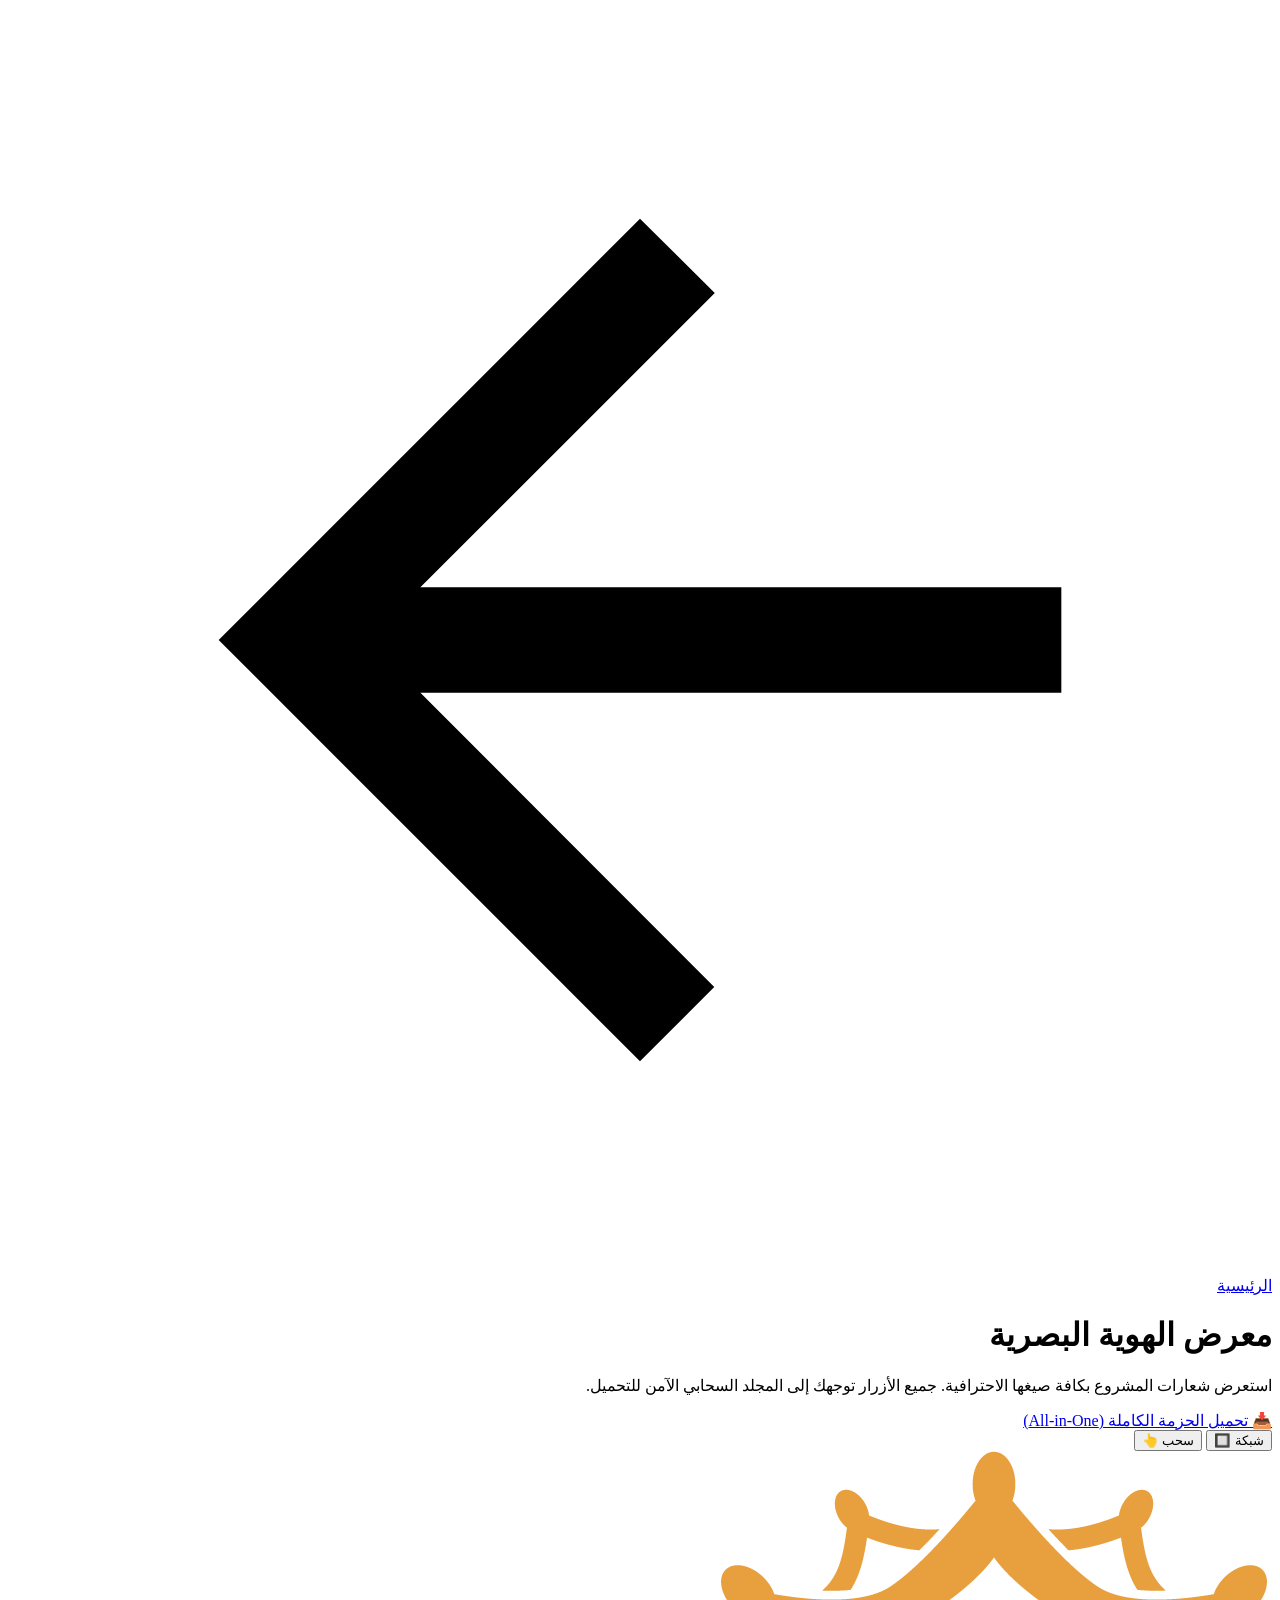
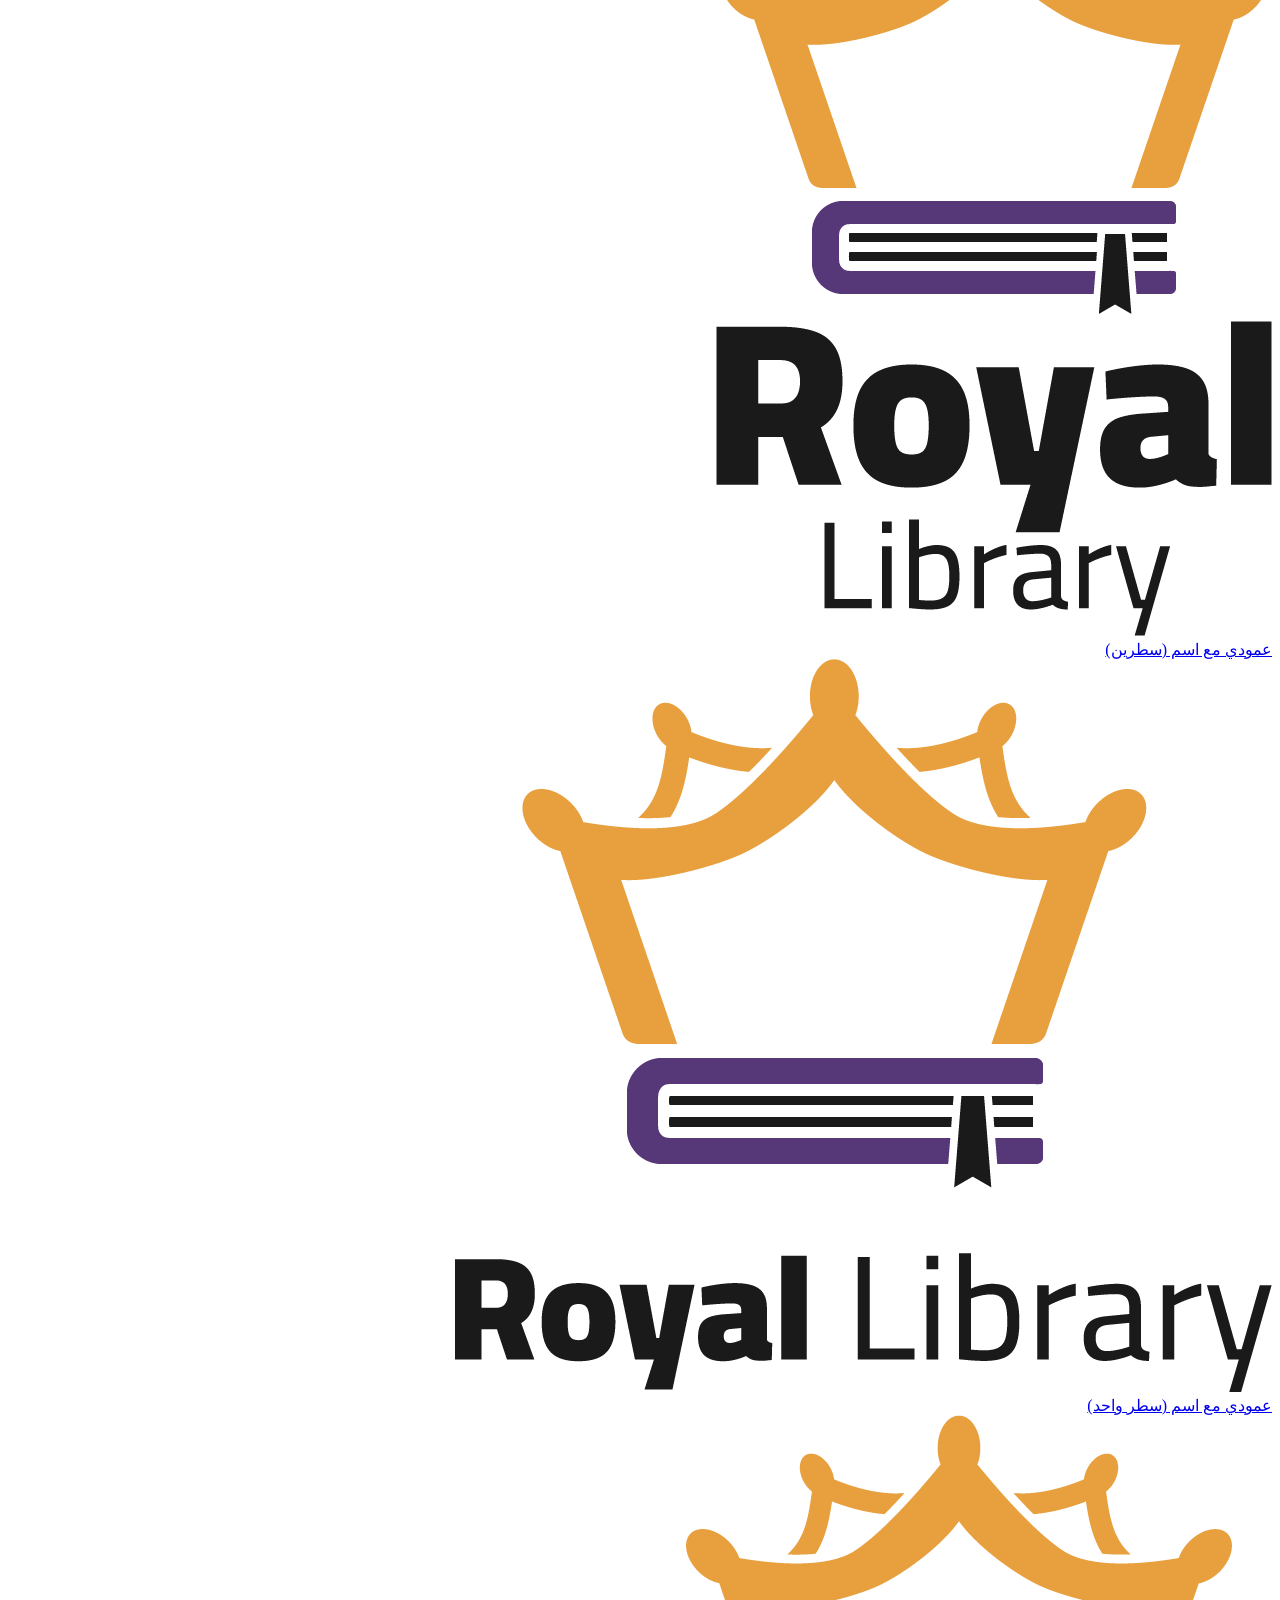
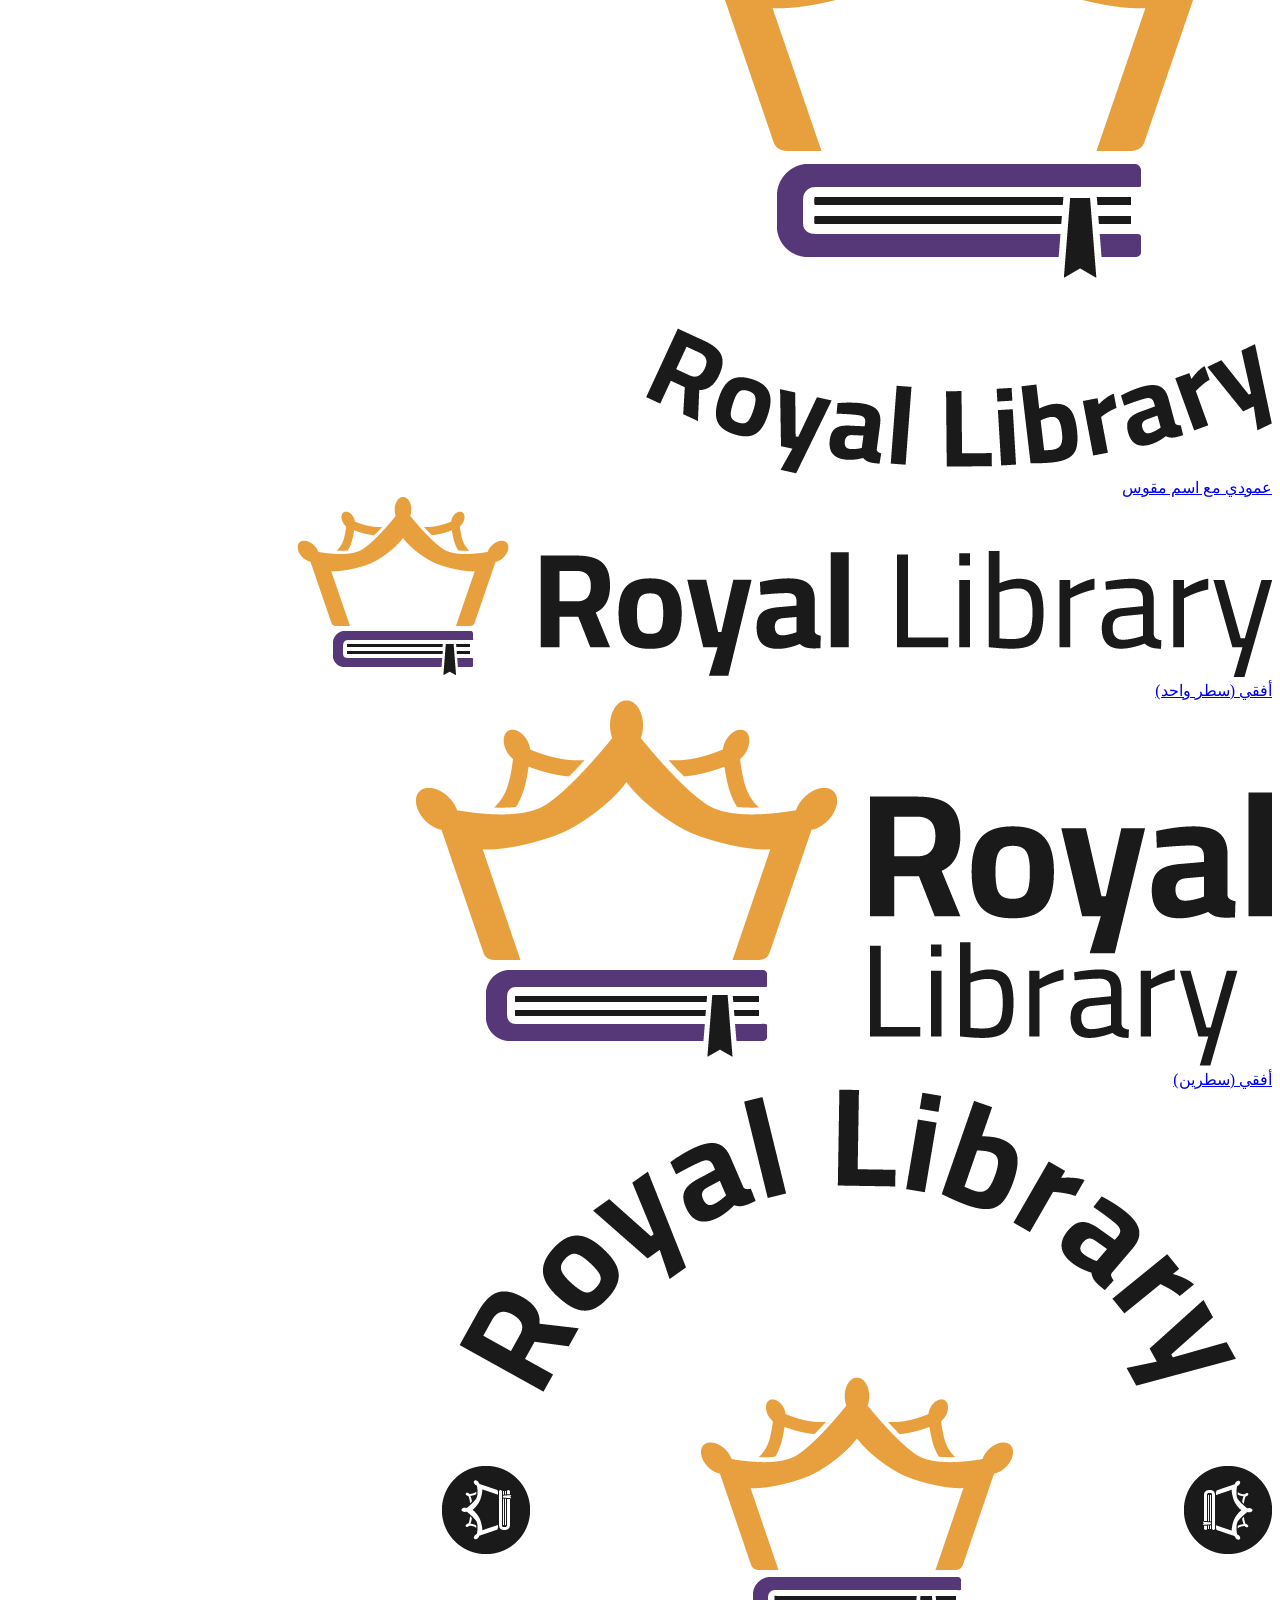
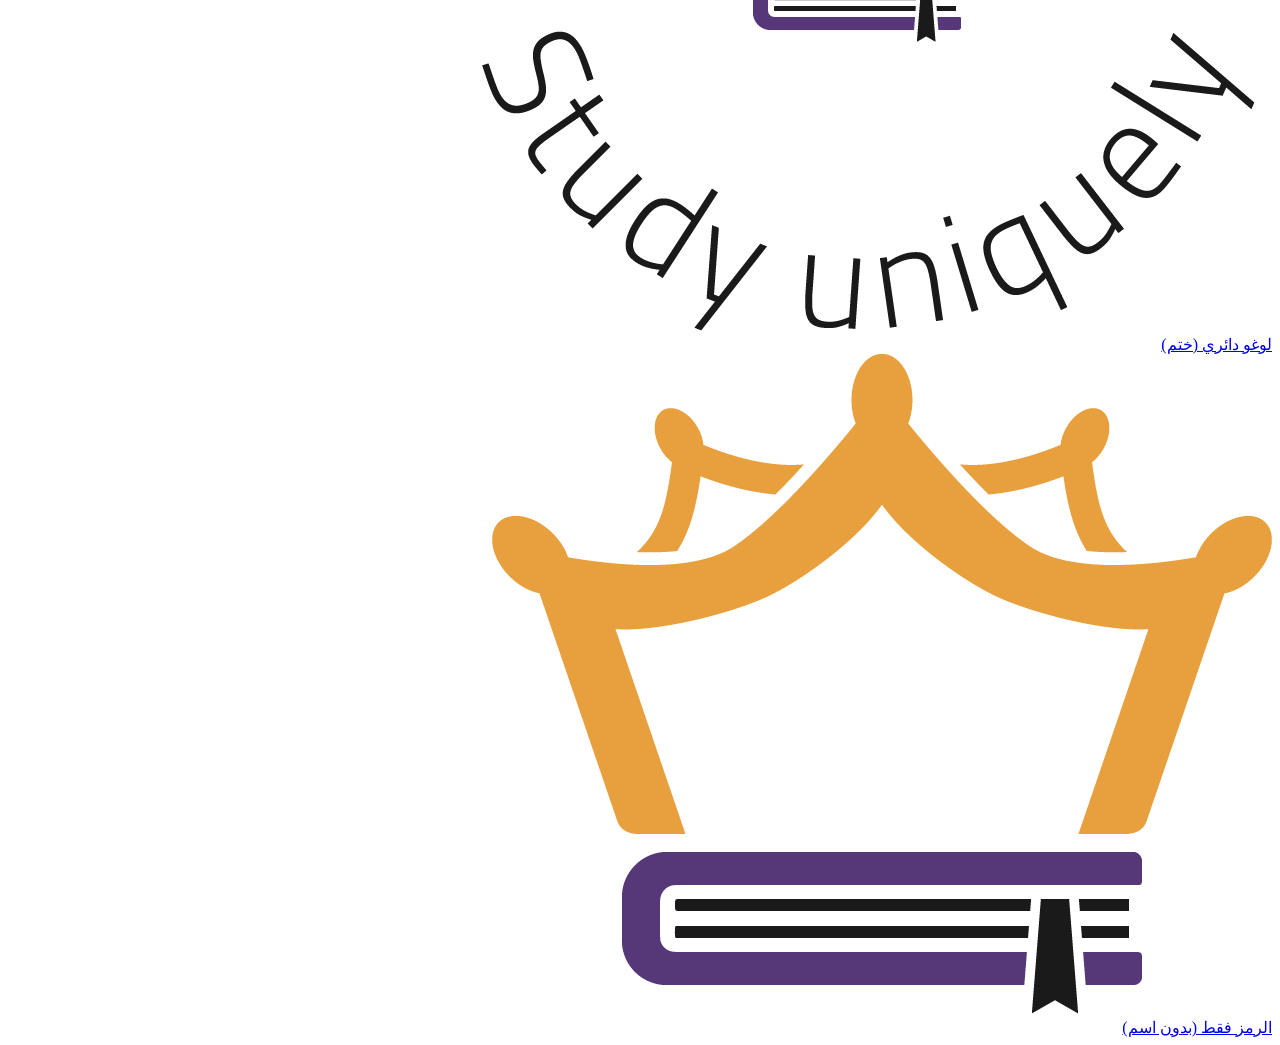
==== owner.html @ 216c0a79 "Add files via upload" ====
﻿<!DOCTYPE html>
<html lang="ar" dir="rtl">
<head>
    <meta charset="UTF-8">
    <meta name="viewport" content="width=device-width, initial-scale=1.0">
    <title>لوحة تحكم المالك</title>
    <link href="https://fonts.googleapis.com/css2?family=Cairo:wght@400;600;700;900&display=swap" rel="stylesheet">
    <link rel="stylesheet" href="style.css">
</head>
<body>
    <div class="dashboard owner-theme">
        
        <a href="index.html" class="top-back-btn">
            <svg viewBox="0 0 24 24">
                <path d="M20 11H7.83l5.59-5.59L12 4l-8 8 8 8 1.41-1.41L7.83 13H20v-2z"></path>
            </svg>
            الرئيسية
        </a>

        <h1>معرض الهوية البصرية</h1>
        <p class="dashboard-msg">استعرض شعارات المشروع بكافة صيغها الاحترافية. جميع الأزرار توجهك إلى المجلد السحابي الآمن للتحميل.</p>
        
        <a href="https://drive.proton.me/urls/YYRXRBAQX0#__fHTqx-NeRs" target="_blank" class="btn btn-golden" style="margin-bottom: 2rem;">📥 تحميل الحزمة الكاملة (All-in-One)</a>

        <div class="view-controls">
            <button class="view-btn" id="btnGrid" onclick="setView('grid')">شبكة 🔲</button>
            <button class="view-btn active" id="btnSwipe" onclick="setView('swipe')">سحب 👆</button>
        </div>

        <div class="logo-container swipe-mode" id="galleryContainer">
            
            <div class="logo-card">
                <div class="logo-img-box">
                    <img src="../images/logo-preview (2).png" alt="عمودي سطرين">
                </div>
                <a href="https://drive.proton.me/urls/99AMR9K4WM#TZuF1lPpvPN8" target="_blank" class="btn btn-purple">عمودي مع اسم (سطرين)</a>
            </div>

            <div class="logo-card">
                <div class="logo-img-box">
                    <img src="../images/logo-preview (3).png" alt="عمودي سطر واحد">
                </div>
                <a href="https://drive.proton.me/urls/91RXM5PB38#WneDZXRsHbFV" target="_blank" class="btn btn-purple">عمودي مع اسم (سطر واحد)</a>
            </div>

            <div class="logo-card">
                <div class="logo-img-box">
                    <img src="../images/logo-preview (6).png" alt="عمودي مقوس">
                </div>
                <a href="https://drive.proton.me/urls/60KF4DCA00#aUmZ9vuspVb2" target="_blank" class="btn btn-purple">عمودي مع اسم مقوس</a>
            </div>

            <div class="logo-card">
                <div class="logo-img-box">
                    <img src="../images/logo-preview (5).png" alt="أفقي سطر واحد">
                </div>
                <a href="https://drive.proton.me/urls/PQMB0D1VDC#L8Q8sknO6bwM" target="_blank" class="btn btn-purple">أفقي (سطر واحد)</a>
            </div>

            <div class="logo-card">
                <div class="logo-img-box">
                    <img src="../images/logo-preview (4).png" alt="أفقي سطرين">
                </div>
                <a href="https://drive.proton.me/urls/0DVDPZ5PKW#UpDnxZw1lUeR" target="_blank" class="btn btn-purple">أفقي (سطرين)</a>
            </div>

            <div class="logo-card">
                <div class="logo-img-box">
                    <img src="../images/logo-preview (7).png" alt="شعار دائري">
                </div>
                <a href="https://drive.proton.me/urls/15PD0VT8P0#Hl2q6lnFeFlK" target="_blank" class="btn btn-purple">لوغو دائري (ختم)</a>
            </div>

            <div class="logo-card">
                <div class="logo-img-box">
                    <img src="../images/logo-preview (1).png" alt="الرمز فقط">
                </div>
                <a href="https://drive.proton.me/urls/FK7HHN157G#TPbV2udOumhy" target="_blank" class="btn btn-purple">الرمز فقط (بدون اسم)</a>
            </div>

        </div>
    </div>

    <script>
        function setView(mode) {
            const container = document.getElementById('galleryContainer');
            const btnGrid = document.getElementById('btnGrid');
            const btnSwipe = document.getElementById('btnSwipe');

            if (mode === 'swipe') {
                container.classList.remove('grid-mode');
                container.classList.add('swipe-mode');
                btnSwipe.classList.add('active');
                btnGrid.classList.remove('active');
            } else {
                container.classList.remove('swipe-mode');
                container.classList.add('grid-mode');
                btnGrid.classList.add('active');
                btnSwipe.classList.remove('active');
            }
        }
    </script>
</body>
</html>
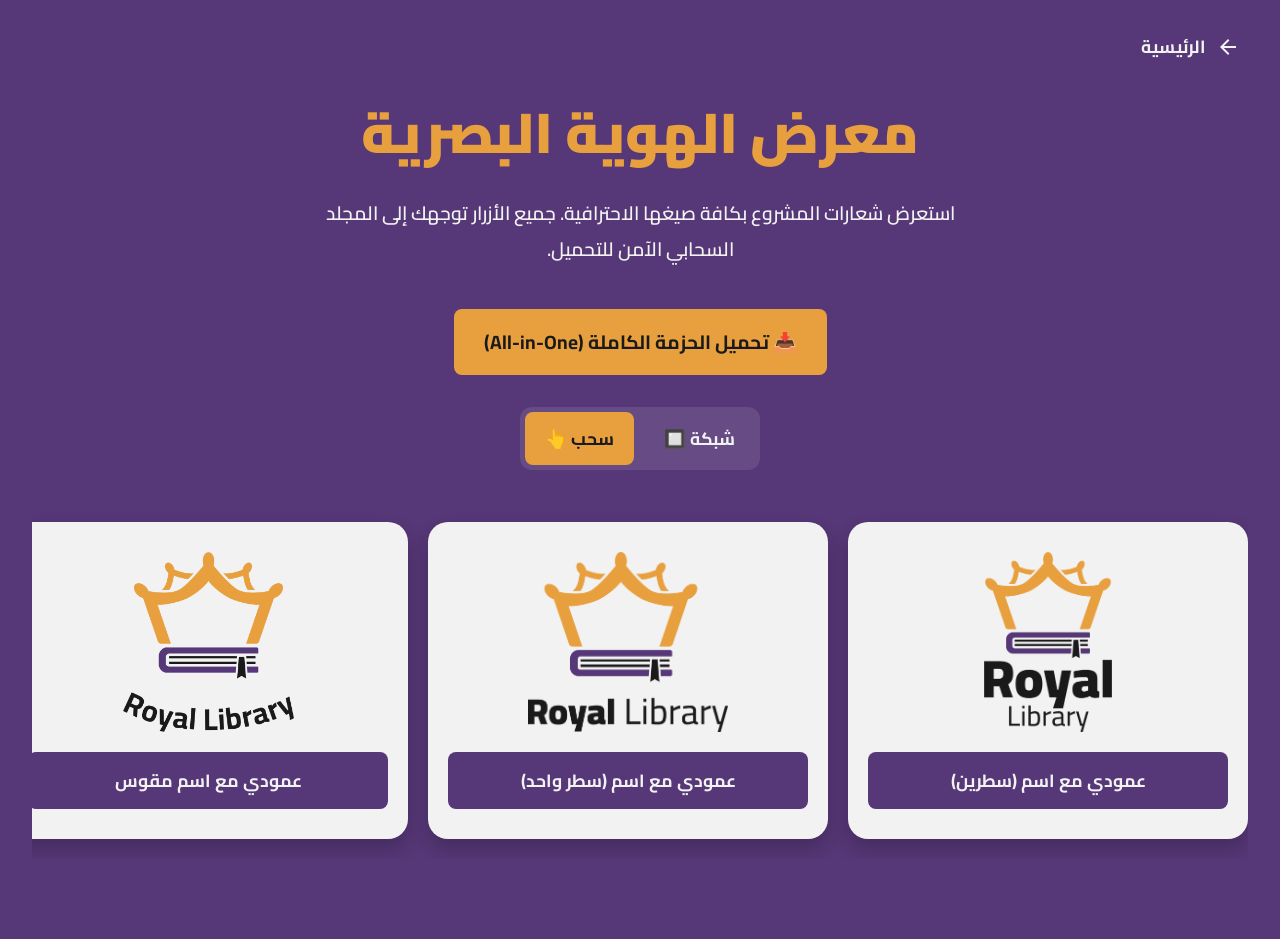
==== commit 71a58cc5: "Fix HTML encoding issues in owner.html" ====
--- a/owner.html
+++ b/owner.html
@@ -1,4 +1,4 @@
-﻿<!DOCTYPE html>
+<!DOCTYPE html>
 <html lang="ar" dir="rtl">
 <head>
     <meta charset="UTF-8">
@@ -31,49 +31,49 @@
             
             <div class="logo-card">
                 <div class="logo-img-box">
-                    <img src="../images/logo-preview (2).png" alt="عمودي سطرين">
+                    <img src="images/logo-preview (2).png" alt="عمودي سطرين">
                 </div>
                 <a href="https://drive.proton.me/urls/99AMR9K4WM#TZuF1lPpvPN8" target="_blank" class="btn btn-purple">عمودي مع اسم (سطرين)</a>
             </div>
 
             <div class="logo-card">
                 <div class="logo-img-box">
-                    <img src="../images/logo-preview (3).png" alt="عمودي سطر واحد">
+                    <img src="images/logo-preview (3).png" alt="عمودي سطر واحد">
                 </div>
                 <a href="https://drive.proton.me/urls/91RXM5PB38#WneDZXRsHbFV" target="_blank" class="btn btn-purple">عمودي مع اسم (سطر واحد)</a>
             </div>
 
             <div class="logo-card">
                 <div class="logo-img-box">
-                    <img src="../images/logo-preview (6).png" alt="عمودي مقوس">
+                    <img src="images/logo-preview (6).png" alt="عمودي مقوس">
                 </div>
                 <a href="https://drive.proton.me/urls/60KF4DCA00#aUmZ9vuspVb2" target="_blank" class="btn btn-purple">عمودي مع اسم مقوس</a>
             </div>
 
             <div class="logo-card">
                 <div class="logo-img-box">
-                    <img src="../images/logo-preview (5).png" alt="أفقي سطر واحد">
+                    <img src="images/logo-preview (5).png" alt="أفقي سطر واحد">
                 </div>
                 <a href="https://drive.proton.me/urls/PQMB0D1VDC#L8Q8sknO6bwM" target="_blank" class="btn btn-purple">أفقي (سطر واحد)</a>
             </div>
 
             <div class="logo-card">
                 <div class="logo-img-box">
-                    <img src="../images/logo-preview (4).png" alt="أفقي سطرين">
+                    <img src="images/logo-preview (4).png" alt="أفقي سطرين">
                 </div>
                 <a href="https://drive.proton.me/urls/0DVDPZ5PKW#UpDnxZw1lUeR" target="_blank" class="btn btn-purple">أفقي (سطرين)</a>
             </div>
 
             <div class="logo-card">
                 <div class="logo-img-box">
-                    <img src="../images/logo-preview (7).png" alt="شعار دائري">
+                    <img src="images/logo-preview (7).png" alt="شعار دائري">
                 </div>
                 <a href="https://drive.proton.me/urls/15PD0VT8P0#Hl2q6lnFeFlK" target="_blank" class="btn btn-purple">لوغو دائري (ختم)</a>
             </div>
 
             <div class="logo-card">
                 <div class="logo-img-box">
-                    <img src="../images/logo-preview (1).png" alt="الرمز فقط">
+                    <img src="images/logo-preview (1).png" alt="الرمز فقط">
                 </div>
                 <a href="https://drive.proton.me/urls/FK7HHN157G#TPbV2udOumhy" target="_blank" class="btn btn-purple">الرمز فقط (بدون اسم)</a>
             </div>
@@ -101,4 +101,4 @@
         }
     </script>
 </body>
-</html>+</html>
--- a/style.css
+++ b/style.css
@@ -0,0 +1,172 @@
+﻿:root {
+    --purple: #563777;
+    --golden: #E8A03F;
+    --off-white: #F2F2F2;
+    --dark-grey: #1A1A1A;
+}
+
+* {
+    box-sizing: border-box;
+    margin: 0;
+    padding: 0;
+    font-family: 'Cairo', sans-serif;
+}
+
+body {
+    background-color: var(--off-white);
+    color: var(--dark-grey);
+}
+
+.split-layout { display: flex; height: 100vh; width: 100vw; overflow: hidden; }
+.split-section { flex: 1; display: flex; justify-content: center; align-items: center; text-align: center; transition: all 0.3s ease-in-out; }
+.split-section:hover { flex: 1.05; }
+.coordinator-section { background-color: var(--golden); color: var(--dark-grey); }
+.owner-section { background-color: var(--purple); color: var(--off-white); }
+.content { padding: 2rem; }
+.content h2 { font-size: 3rem; font-weight: 900; margin-bottom: 1rem; }
+
+.btn {
+    display: inline-block; padding: 15px 30px; font-size: 1.2rem; font-weight: bold;
+    text-decoration: none; border-radius: 8px; transition: 0.3s; margin: 10px;
+    cursor: pointer; text-align: center; border: none;
+}
+.btn-purple { background-color: var(--purple); color: var(--off-white); }
+.btn-purple:hover { background-color: var(--dark-grey); }
+.btn-golden { background-color: var(--golden); color: var(--dark-grey); }
+.btn-golden:hover { background-color: var(--off-white); }
+
+.dashboard {
+    min-height: 100vh; display: flex; flex-direction: column; align-items: center;
+    justify-content: flex-start; text-align: center; padding: 5rem 2rem; position: relative;
+    overflow-x: hidden;
+}
+.owner-theme { background-color: var(--purple); color: var(--off-white); }
+.coord-theme { background-color: var(--off-white); color: var(--dark-grey); }
+
+.dashboard h1 { font-size: 3.5rem; font-weight: 900; margin-bottom: 10px; }
+.owner-theme h1 { color: var(--golden); }
+.coord-theme h1 { color: var(--purple); }
+
+.dashboard-msg { font-size: 1.2rem; font-weight: 600; margin-bottom: 2rem; max-width: 650px; }
+.owner-theme .dashboard-msg { color: var(--off-white); }
+.coord-theme .dashboard-msg { color: var(--dark-grey); }
+
+.top-back-btn {
+    position: absolute; top: 30px; right: 40px; display: flex; align-items: center;
+    gap: 10px; text-decoration: none; font-weight: 700; font-size: 1.1rem; transition: 0.3s;
+}
+.coord-theme .top-back-btn { color: var(--purple); }
+.coord-theme .top-back-btn:hover { color: var(--golden); }
+.owner-theme .top-back-btn { color: var(--off-white); }
+.owner-theme .top-back-btn:hover { color: var(--golden); }
+.top-back-btn svg { width: 24px; height: 24px; fill: currentColor; }
+
+.view-controls {
+    display: flex;
+    gap: 10px;
+    margin-bottom: 2rem;
+    background-color: rgba(255, 255, 255, 0.1);
+    padding: 5px;
+    border-radius: 12px;
+}
+.view-btn {
+    background: transparent;
+    border: none;
+    padding: 10px 20px;
+    font-size: 1.1rem;
+    font-weight: bold;
+    color: var(--off-white);
+    border-radius: 8px;
+    cursor: pointer;
+    transition: 0.3s;
+}
+.view-btn:hover { background-color: rgba(255, 255, 255, 0.2); }
+.view-btn.active {
+    background-color: var(--golden);
+    color: var(--dark-grey);
+}
+
+.logo-container {
+    width: 100%;
+    transition: all 0.3s ease;
+}
+
+.logo-container.grid-mode {
+    display: flex;
+    flex-wrap: wrap;
+    justify-content: center;
+    gap: 30px;
+    max-width: 1200px;
+}
+.logo-container.grid-mode .logo-card {
+    width: 100%;
+    max-width: 320px;
+}
+
+.logo-container.swipe-mode {
+    display: flex;
+    flex-wrap: nowrap;
+    overflow-x: auto;
+    scroll-snap-type: x mandatory;
+    gap: 20px;
+    padding: 20px 0;
+    max-width: 100vw;
+    -webkit-overflow-scrolling: touch;
+    scrollbar-width: none; 
+    -ms-overflow-style: none;
+}
+.logo-container.swipe-mode::-webkit-scrollbar { display: none; }
+
+.logo-container.swipe-mode .logo-card {
+    flex: 0 0 85%;
+    max-width: 400px;
+    scroll-snap-align: center;
+    margin: 0 auto;
+}
+
+.logo-card {
+    background-color: var(--off-white);
+    border-radius: 20px;
+    padding: 30px 20px;
+    display: flex;
+    flex-direction: column;
+    align-items: center;
+    justify-content: space-between;
+    box-shadow: 0 10px 20px rgba(0,0,0,0.2);
+    transition: transform 0.3s ease, box-shadow 0.3s ease;
+}
+.logo-card:hover {
+    transform: translateY(-5px);
+    box-shadow: 0 15px 35px rgba(232, 160, 63, 0.4);
+}
+.logo-img-box {
+    width: 100%;
+    height: 180px;
+    display: flex;
+    justify-content: center;
+    align-items: center;
+    margin-bottom: 20px;
+}
+.logo-img-box img { max-width: 100%; max-height: 100%; object-fit: contain; }
+.logo-card .btn-purple { width: 100%; margin: 0; font-size: 1.1rem; padding: 12px; }
+
+@media (max-width: 768px) {
+    .split-layout { flex-direction: column; }
+    .split-section { height: 50vh; }
+    .top-back-btn { top: 20px; right: 20px; }
+    .dashboard h1 { font-size: 2.5rem; margin-top: 20px; }
+    .logo-container.swipe-mode .logo-card { flex: 0 0 90%; }
+}
+
+.cards-container { display: flex; flex-wrap: wrap; justify-content: center; gap: 30px; width: 100%; max-width: 1000px; }
+.card { position: relative; width: 100%; max-width: 350px; aspect-ratio: 1/1; border-radius: 20px; overflow: hidden; display: flex; flex-direction: column; justify-content: flex-end; box-shadow: 0 10px 30px rgba(232, 160, 63, 0.45); transition: transform 0.3s ease, box-shadow 0.3s ease; background-size: cover; background-position: center; background-color: var(--off-white); }
+.card:hover { transform: translateY(-8px); box-shadow: 0 15px 40px rgba(232, 160, 63, 0.65); }
+.card::before { content: ""; position: absolute; bottom: 0; left: 0; width: 100%; height: 100%; background: linear-gradient(to top, rgba(242, 242, 242, 1) 0%, rgba(242, 242, 242, 1) 45%, rgba(242, 242, 242, 0.8) 70%, rgba(242, 242, 242, 0) 100%); z-index: 1; }
+.card::after { content: ""; position: absolute; bottom: 0; left: 0; width: 100%; height: 100%; backdrop-filter: blur(15px); -webkit-backdrop-filter: blur(15px); mask-image: linear-gradient(to top, black 30%, rgba(0,0,0,0.5) 60%, transparent 80%); -webkit-mask-image: linear-gradient(to top, black 30%, rgba(0,0,0,0.7) 70%, transparent 80%); z-index: 1; }
+.card-content { position: relative; z-index: 2; padding: 20px 25px 30px 25px; text-align: center; }
+.card-content h3 { font-size: 1.8rem; font-weight: 900; margin-bottom: 5px; color: var(--golden); }
+.card-content p { font-size: 1.1rem; margin-bottom: 20px; color: var(--dark-grey); font-weight: 600; }
+.card-content .btn { width: 100%; margin: 0; }
+
+.bg-template { background-image: url('images/template-preview.png'); background-position: bottom center; }
+.bg-font { background-image: url('images/font-preview.png'); background-position: center; }
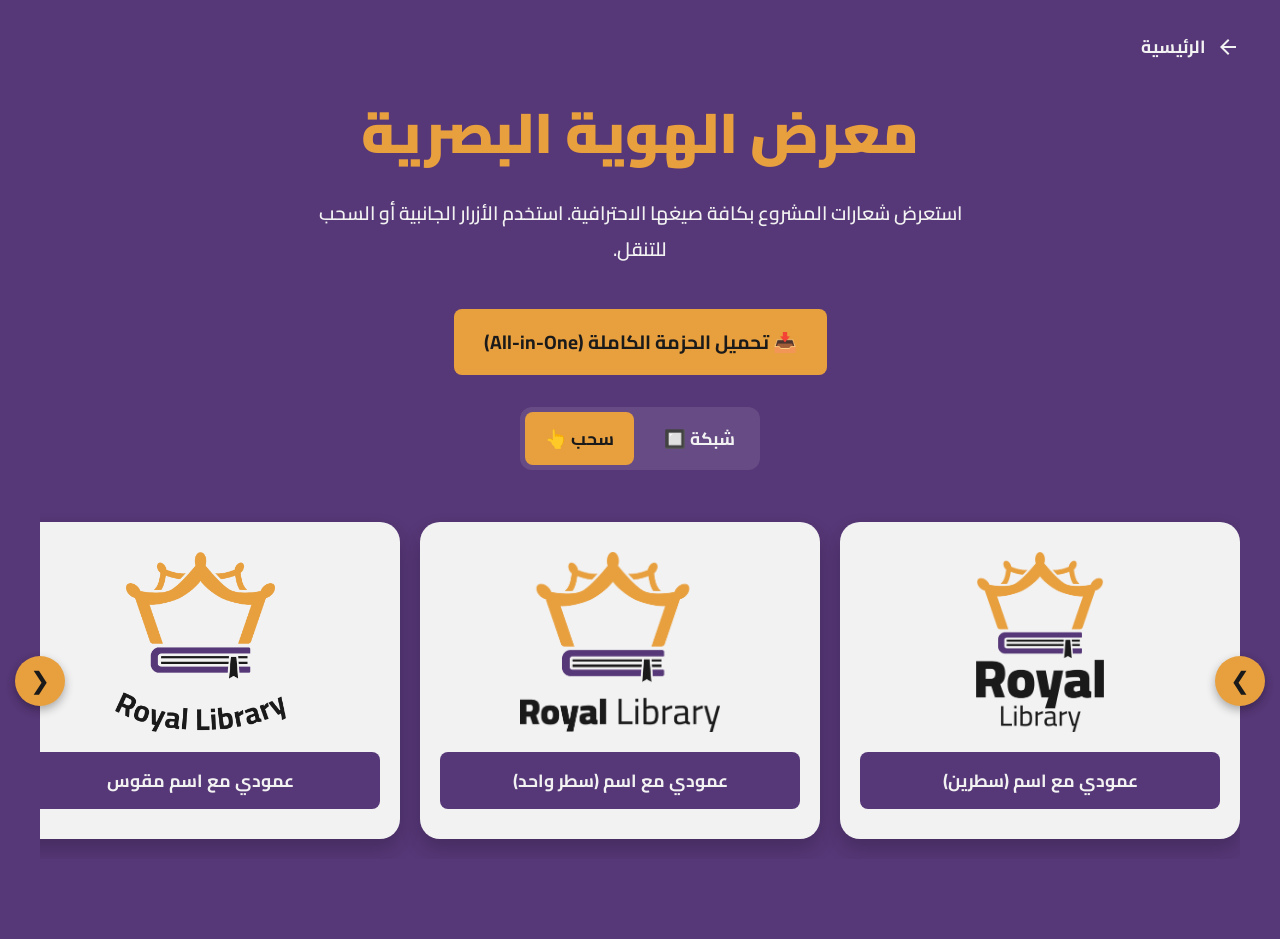
==== commit ca1a93df: "Enhance gallery navigation and view switching Updated the gallery functionality to include navigatio" ====
--- a/owner.html
+++ b/owner.html
@@ -18,7 +18,7 @@
         </a>
 
         <h1>معرض الهوية البصرية</h1>
-        <p class="dashboard-msg">استعرض شعارات المشروع بكافة صيغها الاحترافية. جميع الأزرار توجهك إلى المجلد السحابي الآمن للتحميل.</p>
+        <p class="dashboard-msg">استعرض شعارات المشروع بكافة صيغها الاحترافية. استخدم الأزرار الجانبية أو السحب للتنقل.</p>
         
         <a href="https://drive.proton.me/urls/YYRXRBAQX0#__fHTqx-NeRs" target="_blank" class="btn btn-golden" style="margin-bottom: 2rem;">📥 تحميل الحزمة الكاملة (All-in-One)</a>
 
@@ -27,57 +27,41 @@
             <button class="view-btn active" id="btnSwipe" onclick="setView('swipe')">سحب 👆</button>
         </div>
 
-        <div class="logo-container swipe-mode" id="galleryContainer">
+        <div class="gallery-wrapper">
+            <button class="nav-btn prev" id="btnPrev" onclick="scrollGallery('right')">❯</button>
             
-            <div class="logo-card">
-                <div class="logo-img-box">
-                    <img src="images/logo-preview (2).png" alt="عمودي سطرين">
+            <div class="logo-container swipe-mode" id="galleryContainer">
+                <div class="logo-card">
+                    <div class="logo-img-box"><img src="images/logo-preview (2).png" alt="عمودي سطرين"></div>
+                    <a href="https://drive.proton.me/urls/99AMR9K4WM#TZuF1lPpvPN8" target="_blank" class="btn btn-purple">عمودي مع اسم (سطرين)</a>
                 </div>
-                <a href="https://drive.proton.me/urls/99AMR9K4WM#TZuF1lPpvPN8" target="_blank" class="btn btn-purple">عمودي مع اسم (سطرين)</a>
+                <div class="logo-card">
+                    <div class="logo-img-box"><img src="images/logo-preview (3).png" alt="عمودي سطر واحد"></div>
+                    <a href="https://drive.proton.me/urls/91RXM5PB38#WneDZXRsHbFV" target="_blank" class="btn btn-purple">عمودي مع اسم (سطر واحد)</a>
+                </div>
+                <div class="logo-card">
+                    <div class="logo-img-box"><img src="images/logo-preview (6).png" alt="عمودي مقوس"></div>
+                    <a href="https://drive.proton.me/urls/60KF4DCA00#aUmZ9vuspVb2" target="_blank" class="btn btn-purple">عمودي مع اسم مقوس</a>
+                </div>
+                <div class="logo-card">
+                    <div class="logo-img-box"><img src="images/logo-preview (5).png" alt="أفقي سطر واحد"></div>
+                    <a href="https://drive.proton.me/urls/PQMB0D1VDC#L8Q8sknO6bwM" target="_blank" class="btn btn-purple">أفقي (سطر واحد)</a>
+                </div>
+                <div class="logo-card">
+                    <div class="logo-img-box"><img src="images/logo-preview (4).png" alt="أفقي سطرين"></div>
+                    <a href="https://drive.proton.me/urls/0DVDPZ5PKW#UpDnxZw1lUeR" target="_blank" class="btn btn-purple">أفقي (سطرين)</a>
+                </div>
+                <div class="logo-card">
+                    <div class="logo-img-box"><img src="images/logo-preview (7).png" alt="شعار دائري"></div>
+                    <a href="https://drive.proton.me/urls/15PD0VT8P0#Hl2q6lnFeFlK" target="_blank" class="btn btn-purple">لوغو دائري (ختم)</a>
+                </div>
+                <div class="logo-card">
+                    <div class="logo-img-box"><img src="images/logo-preview (1).png" alt="الرمز فقط"></div>
+                    <a href="https://drive.proton.me/urls/FK7HHN157G#TPbV2udOumhy" target="_blank" class="btn btn-purple">الرمز فقط (بدون اسم)</a>
+                </div>
             </div>
 
-            <div class="logo-card">
-                <div class="logo-img-box">
-                    <img src="images/logo-preview (3).png" alt="عمودي سطر واحد">
-                </div>
-                <a href="https://drive.proton.me/urls/91RXM5PB38#WneDZXRsHbFV" target="_blank" class="btn btn-purple">عمودي مع اسم (سطر واحد)</a>
-            </div>
-
-            <div class="logo-card">
-                <div class="logo-img-box">
-                    <img src="images/logo-preview (6).png" alt="عمودي مقوس">
-                </div>
-                <a href="https://drive.proton.me/urls/60KF4DCA00#aUmZ9vuspVb2" target="_blank" class="btn btn-purple">عمودي مع اسم مقوس</a>
-            </div>
-
-            <div class="logo-card">
-                <div class="logo-img-box">
-                    <img src="images/logo-preview (5).png" alt="أفقي سطر واحد">
-                </div>
-                <a href="https://drive.proton.me/urls/PQMB0D1VDC#L8Q8sknO6bwM" target="_blank" class="btn btn-purple">أفقي (سطر واحد)</a>
-            </div>
-
-            <div class="logo-card">
-                <div class="logo-img-box">
-                    <img src="images/logo-preview (4).png" alt="أفقي سطرين">
-                </div>
-                <a href="https://drive.proton.me/urls/0DVDPZ5PKW#UpDnxZw1lUeR" target="_blank" class="btn btn-purple">أفقي (سطرين)</a>
-            </div>
-
-            <div class="logo-card">
-                <div class="logo-img-box">
-                    <img src="images/logo-preview (7).png" alt="شعار دائري">
-                </div>
-                <a href="https://drive.proton.me/urls/15PD0VT8P0#Hl2q6lnFeFlK" target="_blank" class="btn btn-purple">لوغو دائري (ختم)</a>
-            </div>
-
-            <div class="logo-card">
-                <div class="logo-img-box">
-                    <img src="images/logo-preview (1).png" alt="الرمز فقط">
-                </div>
-                <a href="https://drive.proton.me/urls/FK7HHN157G#TPbV2udOumhy" target="_blank" class="btn btn-purple">الرمز فقط (بدون اسم)</a>
-            </div>
-
+            <button class="nav-btn next" id="btnNext" onclick="scrollGallery('left')">❮</button>
         </div>
     </div>
 
@@ -86,17 +70,28 @@
             const container = document.getElementById('galleryContainer');
             const btnGrid = document.getElementById('btnGrid');
             const btnSwipe = document.getElementById('btnSwipe');
+            const navButtons = document.querySelectorAll('.nav-btn');
 
             if (mode === 'swipe') {
-                container.classList.remove('grid-mode');
-                container.classList.add('swipe-mode');
+                container.className = 'logo-container swipe-mode';
                 btnSwipe.classList.add('active');
                 btnGrid.classList.remove('active');
+                navButtons.forEach(b => b.style.display = 'flex');
             } else {
-                container.classList.remove('swipe-mode');
-                container.classList.add('grid-mode');
+                container.className = 'logo-container grid-mode';
                 btnGrid.classList.add('active');
                 btnSwipe.classList.remove('active');
+                navButtons.forEach(b => b.style.display = 'none');
+            }
+        }
+
+        function scrollGallery(direction) {
+            const container = document.getElementById('galleryContainer');
+            const scrollAmount = container.clientWidth * 0.8;
+            if (direction === 'left') {
+                container.scrollBy({ left: -scrollAmount, behavior: 'smooth' });
+            } else {
+                container.scrollBy({ left: scrollAmount, behavior: 'smooth' });
             }
         }
     </script>
--- a/style.css
+++ b/style.css
@@ -1,4 +1,4 @@
-﻿:root {
+:root {
     --purple: #563777;
     --golden: #E8A03F;
     --off-white: #F2F2F2;
@@ -86,6 +86,40 @@
     color: var(--dark-grey);
 }
 
+.gallery-wrapper {
+    position: relative;
+    width: 100%;
+    max-width: 1200px;
+    display: flex;
+    align-items: center;
+    justify-content: center;
+}
+
+.nav-btn {
+    position: absolute;
+    top: 50%;
+    transform: translateY(-50%);
+    background-color: var(--golden);
+    color: var(--dark-grey);
+    border: none;
+    width: 50px;
+    height: 50px;
+    border-radius: 50%;
+    cursor: pointer;
+    z-index: 10;
+    display: flex;
+    align-items: center;
+    justify-content: center;
+    font-size: 1.5rem;
+    box-shadow: 0 4px 10px rgba(0,0,0,0.3);
+    transition: 0.3s;
+}
+.nav-btn:hover { background-color: var(--off-white); }
+.nav-btn.prev { right: -25px; }
+.nav-btn.next { left: -25px; }
+
+.grid-mode + .nav-btn { display: none; }
+
 .logo-container {
     width: 100%;
     transition: all 0.3s ease;
@@ -96,7 +130,6 @@
     flex-wrap: wrap;
     justify-content: center;
     gap: 30px;
-    max-width: 1200px;
 }
 .logo-container.grid-mode .logo-card {
     width: 100%;
@@ -108,12 +141,11 @@
     flex-wrap: nowrap;
     overflow-x: auto;
     scroll-snap-type: x mandatory;
+    scroll-behavior: smooth;
     gap: 20px;
     padding: 20px 0;
-    max-width: 100vw;
     -webkit-overflow-scrolling: touch;
     scrollbar-width: none; 
-    -ms-overflow-style: none;
 }
 .logo-container.swipe-mode::-webkit-scrollbar { display: none; }
 
@@ -121,7 +153,6 @@
     flex: 0 0 85%;
     max-width: 400px;
     scroll-snap-align: center;
-    margin: 0 auto;
 }
 
 .logo-card {
@@ -133,7 +164,7 @@
     align-items: center;
     justify-content: space-between;
     box-shadow: 0 10px 20px rgba(0,0,0,0.2);
-    transition: transform 0.3s ease, box-shadow 0.3s ease;
+    transition: 0.3s;
 }
 .logo-card:hover {
     transform: translateY(-5px);
@@ -151,10 +182,7 @@
 .logo-card .btn-purple { width: 100%; margin: 0; font-size: 1.1rem; padding: 12px; }
 
 @media (max-width: 768px) {
-    .split-layout { flex-direction: column; }
-    .split-section { height: 50vh; }
-    .top-back-btn { top: 20px; right: 20px; }
-    .dashboard h1 { font-size: 2.5rem; margin-top: 20px; }
+    .nav-btn { display: none; }
     .logo-container.swipe-mode .logo-card { flex: 0 0 90%; }
 }
 
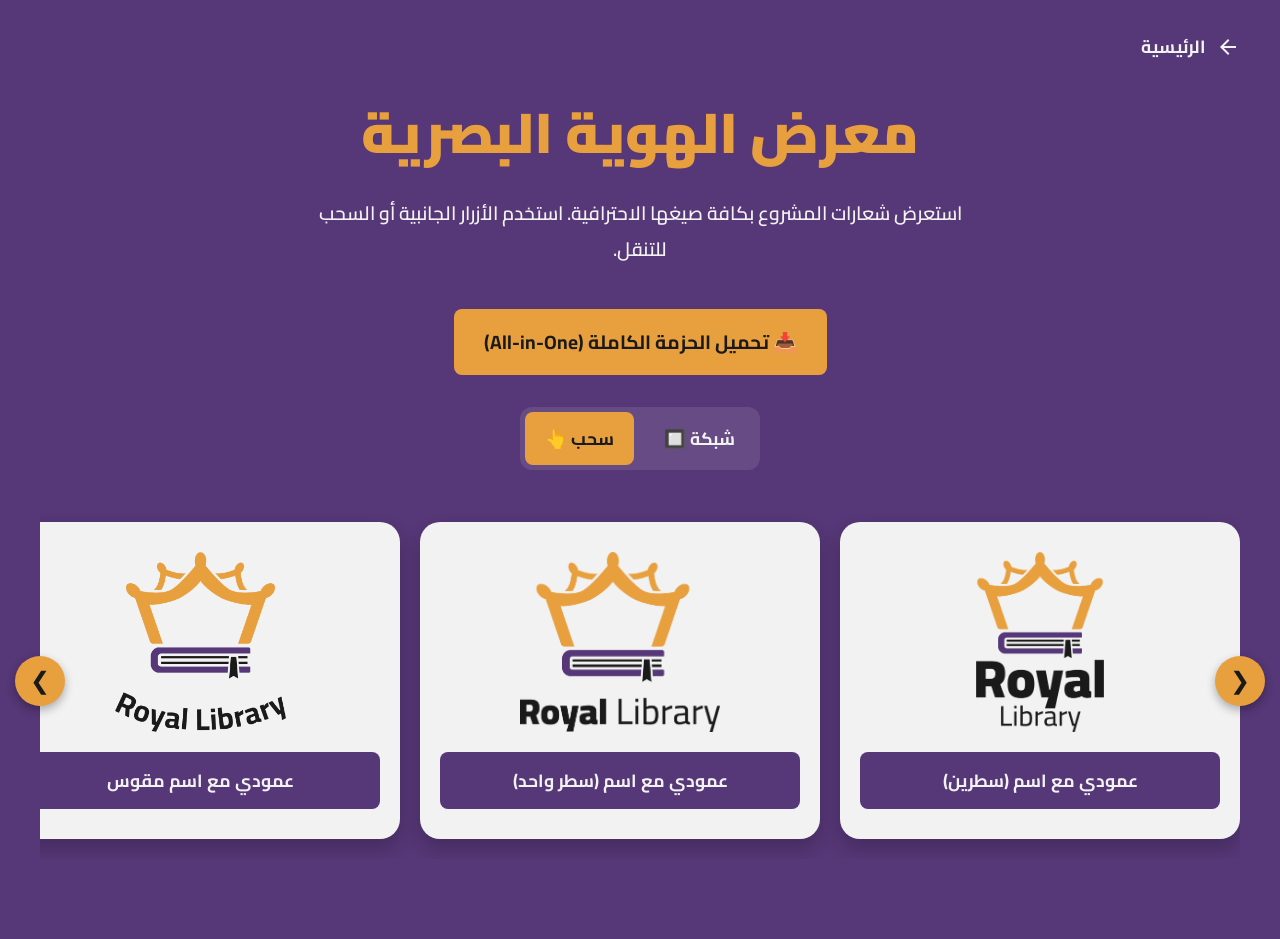
==== commit 0a7295ae: "Fix HTML encoding issues in owner.html" ====
--- a/owner.html
+++ b/owner.html
@@ -27,8 +27,8 @@
             <button class="view-btn active" id="btnSwipe" onclick="setView('swipe')">سحب 👆</button>
         </div>
 
-        <div class="gallery-wrapper">
-            <button class="nav-btn prev" id="btnPrev" onclick="scrollGallery('right')">❯</button>
+        <div class="gallery-wrapper" id="galleryWrapper">
+            <button class="nav-btn prev" onclick="scrollGallery(1)">❮</button>
             
             <div class="logo-container swipe-mode" id="galleryContainer">
                 <div class="logo-card">
@@ -61,38 +61,35 @@
                 </div>
             </div>
 
-            <button class="nav-btn next" id="btnNext" onclick="scrollGallery('left')">❮</button>
+            <button class="nav-btn next" onclick="scrollGallery(-1)">❯</button>
         </div>
     </div>
 
     <script>
         function setView(mode) {
             const container = document.getElementById('galleryContainer');
+            const wrapper = document.getElementById('galleryWrapper');
             const btnGrid = document.getElementById('btnGrid');
             const btnSwipe = document.getElementById('btnSwipe');
-            const navButtons = document.querySelectorAll('.nav-btn');
 
             if (mode === 'swipe') {
                 container.className = 'logo-container swipe-mode';
                 btnSwipe.classList.add('active');
                 btnGrid.classList.remove('active');
-                navButtons.forEach(b => b.style.display = 'flex');
+                wrapper.classList.remove('grid-active');
             } else {
                 container.className = 'logo-container grid-mode';
                 btnGrid.classList.add('active');
                 btnSwipe.classList.remove('active');
-                navButtons.forEach(b => b.style.display = 'none');
+                wrapper.classList.add('grid-active');
             }
         }
 
         function scrollGallery(direction) {
             const container = document.getElementById('galleryContainer');
-            const scrollAmount = container.clientWidth * 0.8;
-            if (direction === 'left') {
-                container.scrollBy({ left: -scrollAmount, behavior: 'smooth' });
-            } else {
-                container.scrollBy({ left: scrollAmount, behavior: 'smooth' });
-            }
+            // الاتجاه (1) لليمين، و (-1) لليسار
+            const scrollAmount = container.clientWidth * 0.8 * direction;
+            container.scrollBy({ left: scrollAmount, behavior: 'smooth' });
         }
     </script>
 </body>
--- a/style.css
+++ b/style.css
@@ -15,14 +15,27 @@
 body {
     background-color: var(--off-white);
     color: var(--dark-grey);
+    overflow-x: hidden;
 }
 
-.split-layout { display: flex; height: 100vh; width: 100vw; overflow: hidden; }
-.split-section { flex: 1; display: flex; justify-content: center; align-items: center; text-align: center; transition: all 0.3s ease-in-out; }
+/* إصلاحات الواجهة الرئيسية */
+.split-layout { 
+    display: flex; 
+    min-height: 100vh; /* تغيير إلى min-height لحل الغليتش */
+    width: 100vw; 
+}
+.split-section { 
+    flex: 1; 
+    display: flex; 
+    justify-content: center; 
+    align-items: center; 
+    text-align: center; 
+    transition: all 0.3s ease-in-out; 
+}
 .split-section:hover { flex: 1.05; }
 .coordinator-section { background-color: var(--golden); color: var(--dark-grey); }
 .owner-section { background-color: var(--purple); color: var(--off-white); }
-.content { padding: 2rem; }
+.content { padding: 2rem; width: 100%; }
 .content h2 { font-size: 3rem; font-weight: 900; margin-bottom: 1rem; }
 
 .btn {
@@ -81,10 +94,7 @@
     transition: 0.3s;
 }
 .view-btn:hover { background-color: rgba(255, 255, 255, 0.2); }
-.view-btn.active {
-    background-color: var(--golden);
-    color: var(--dark-grey);
-}
+.view-btn.active { background-color: var(--golden); color: var(--dark-grey); }
 
 .gallery-wrapper {
     position: relative;
@@ -115,75 +125,53 @@
     transition: 0.3s;
 }
 .nav-btn:hover { background-color: var(--off-white); }
-.nav-btn.prev { right: -25px; }
-.nav-btn.next { left: -25px; }
+.nav-btn.prev { right: -25px; } /* اليمين */
+.nav-btn.next { left: -25px; } /* اليسار */
 
-.grid-mode + .nav-btn { display: none; }
+.gallery-wrapper.grid-active .nav-btn { display: none !important; }
 
-.logo-container {
-    width: 100%;
-    transition: all 0.3s ease;
-}
+.logo-container { width: 100%; transition: all 0.3s ease; }
 
 .logo-container.grid-mode {
-    display: flex;
-    flex-wrap: wrap;
-    justify-content: center;
-    gap: 30px;
+    display: flex; flex-wrap: wrap; justify-content: center; gap: 30px;
 }
-.logo-container.grid-mode .logo-card {
-    width: 100%;
-    max-width: 320px;
-}
+.logo-container.grid-mode .logo-card { width: 100%; max-width: 320px; }
 
 .logo-container.swipe-mode {
-    display: flex;
-    flex-wrap: nowrap;
-    overflow-x: auto;
-    scroll-snap-type: x mandatory;
-    scroll-behavior: smooth;
-    gap: 20px;
-    padding: 20px 0;
-    -webkit-overflow-scrolling: touch;
-    scrollbar-width: none; 
+    display: flex; flex-wrap: nowrap; overflow-x: auto; scroll-snap-type: x mandatory;
+    scroll-behavior: smooth; gap: 20px; padding: 20px 0; -webkit-overflow-scrolling: touch;
+    scrollbar-width: none;
 }
 .logo-container.swipe-mode::-webkit-scrollbar { display: none; }
 
-.logo-container.swipe-mode .logo-card {
-    flex: 0 0 85%;
-    max-width: 400px;
-    scroll-snap-align: center;
-}
+.logo-container.swipe-mode .logo-card { flex: 0 0 85%; max-width: 400px; scroll-snap-align: center; }
 
 .logo-card {
-    background-color: var(--off-white);
-    border-radius: 20px;
-    padding: 30px 20px;
-    display: flex;
-    flex-direction: column;
-    align-items: center;
-    justify-content: space-between;
-    box-shadow: 0 10px 20px rgba(0,0,0,0.2);
-    transition: 0.3s;
+    background-color: var(--off-white); border-radius: 20px; padding: 30px 20px;
+    display: flex; flex-direction: column; align-items: center; justify-content: space-between;
+    box-shadow: 0 10px 20px rgba(0,0,0,0.2); transition: 0.3s;
 }
-.logo-card:hover {
-    transform: translateY(-5px);
-    box-shadow: 0 15px 35px rgba(232, 160, 63, 0.4);
-}
-.logo-img-box {
-    width: 100%;
-    height: 180px;
-    display: flex;
-    justify-content: center;
-    align-items: center;
-    margin-bottom: 20px;
-}
+.logo-card:hover { transform: translateY(-5px); box-shadow: 0 15px 35px rgba(232, 160, 63, 0.4); }
+
+.logo-img-box { width: 100%; height: 180px; display: flex; justify-content: center; align-items: center; margin-bottom: 20px; }
 .logo-img-box img { max-width: 100%; max-height: 100%; object-fit: contain; }
 .logo-card .btn-purple { width: 100%; margin: 0; font-size: 1.1rem; padding: 12px; }
 
+/* إصلاحات الموبايل */
 @media (max-width: 768px) {
-    .nav-btn { display: none; }
-    .logo-container.swipe-mode .logo-card { flex: 0 0 90%; }
+    .split-layout { flex-direction: column; height: 100vh; }
+    .split-section { flex: 1; min-height: 50vh; } /* يضمن أن يأخذ كل قسم نصف الشاشة بدقة */
+    .content h2 { font-size: 2.2rem; }
+    .top-back-btn { top: 15px; right: 15px; font-size: 1rem; }
+    .dashboard h1 { font-size: 2.2rem; margin-top: 20px; }
+    .dashboard-msg { font-size: 1rem; }
+    
+    /* تصغير الأسهم للموبايل وإدخالها للداخل قليلاً */
+    .nav-btn { width: 40px; height: 40px; font-size: 1.2rem; }
+    .nav-btn.prev { right: 10px; } 
+    .nav-btn.next { left: 10px; }
+    
+    .logo-container.swipe-mode .logo-card { flex: 0 0 92%; }
 }
 
 .cards-container { display: flex; flex-wrap: wrap; justify-content: center; gap: 30px; width: 100%; max-width: 1000px; }
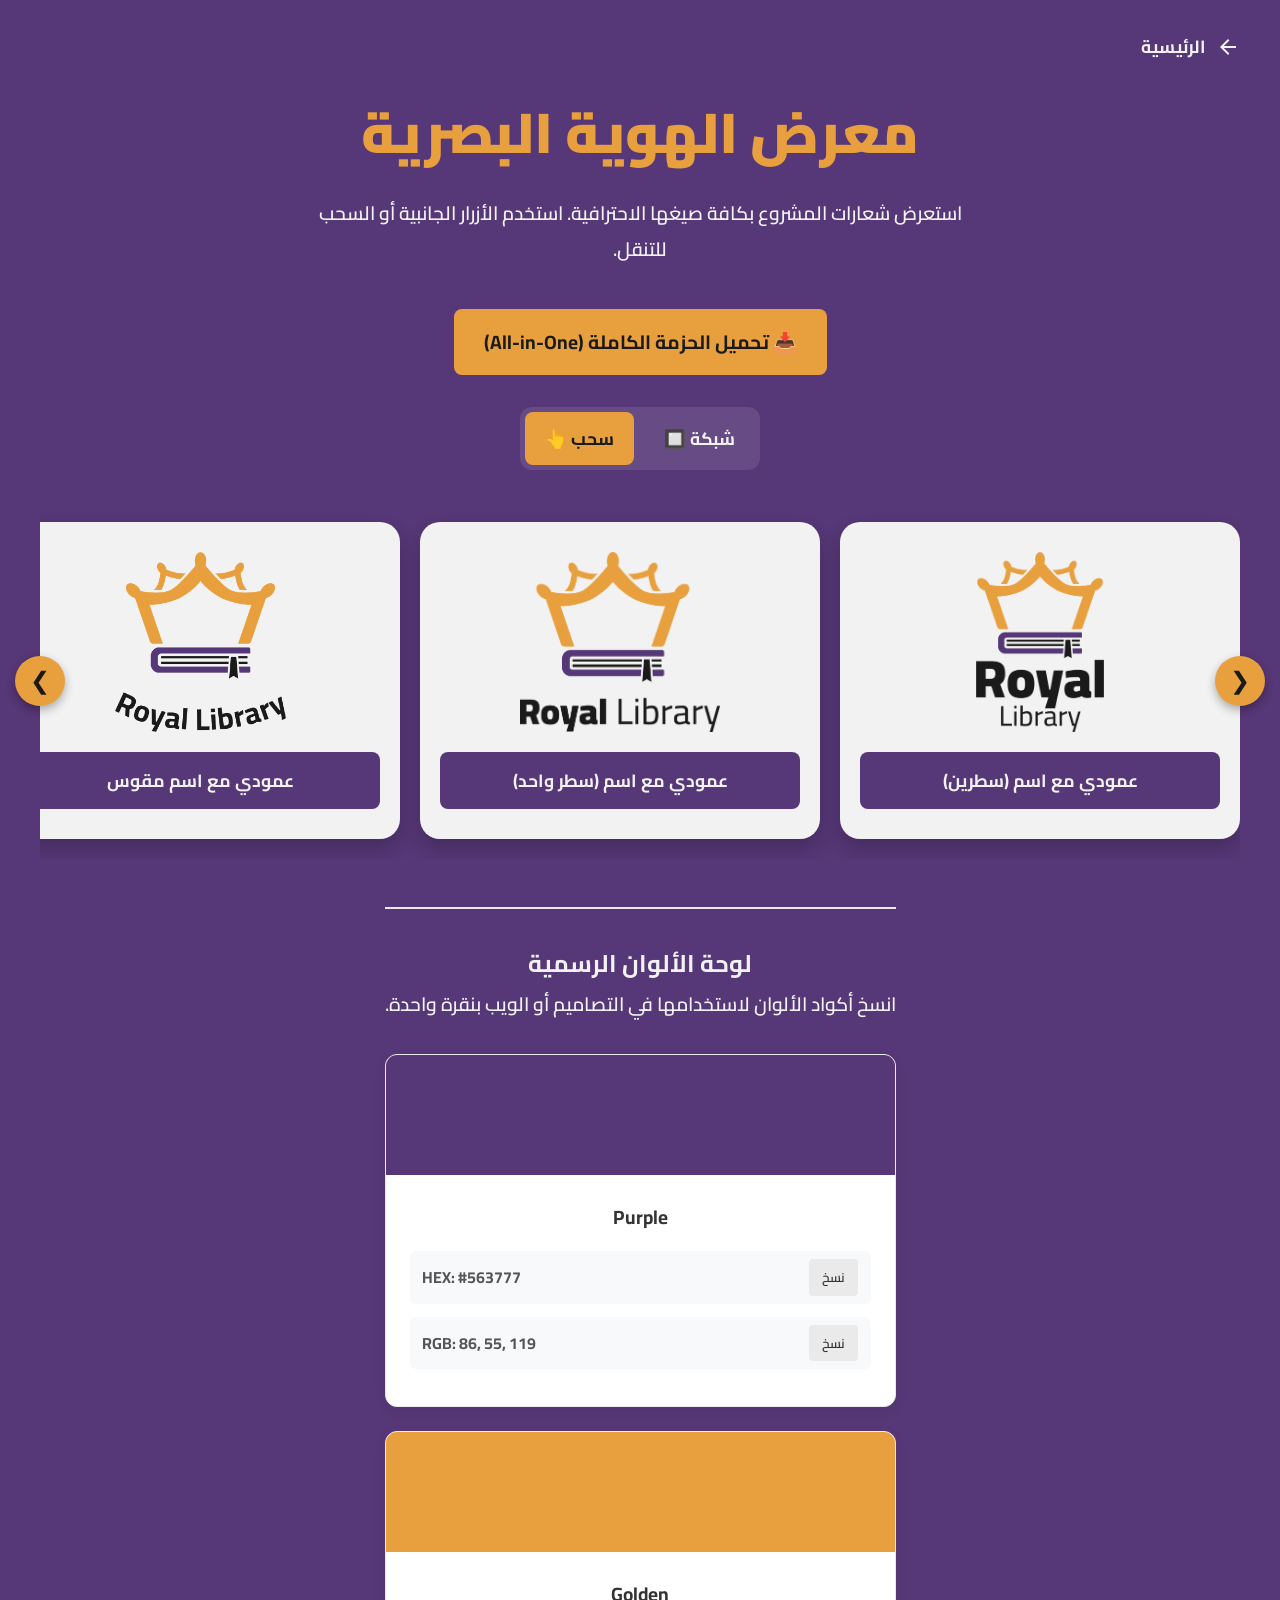
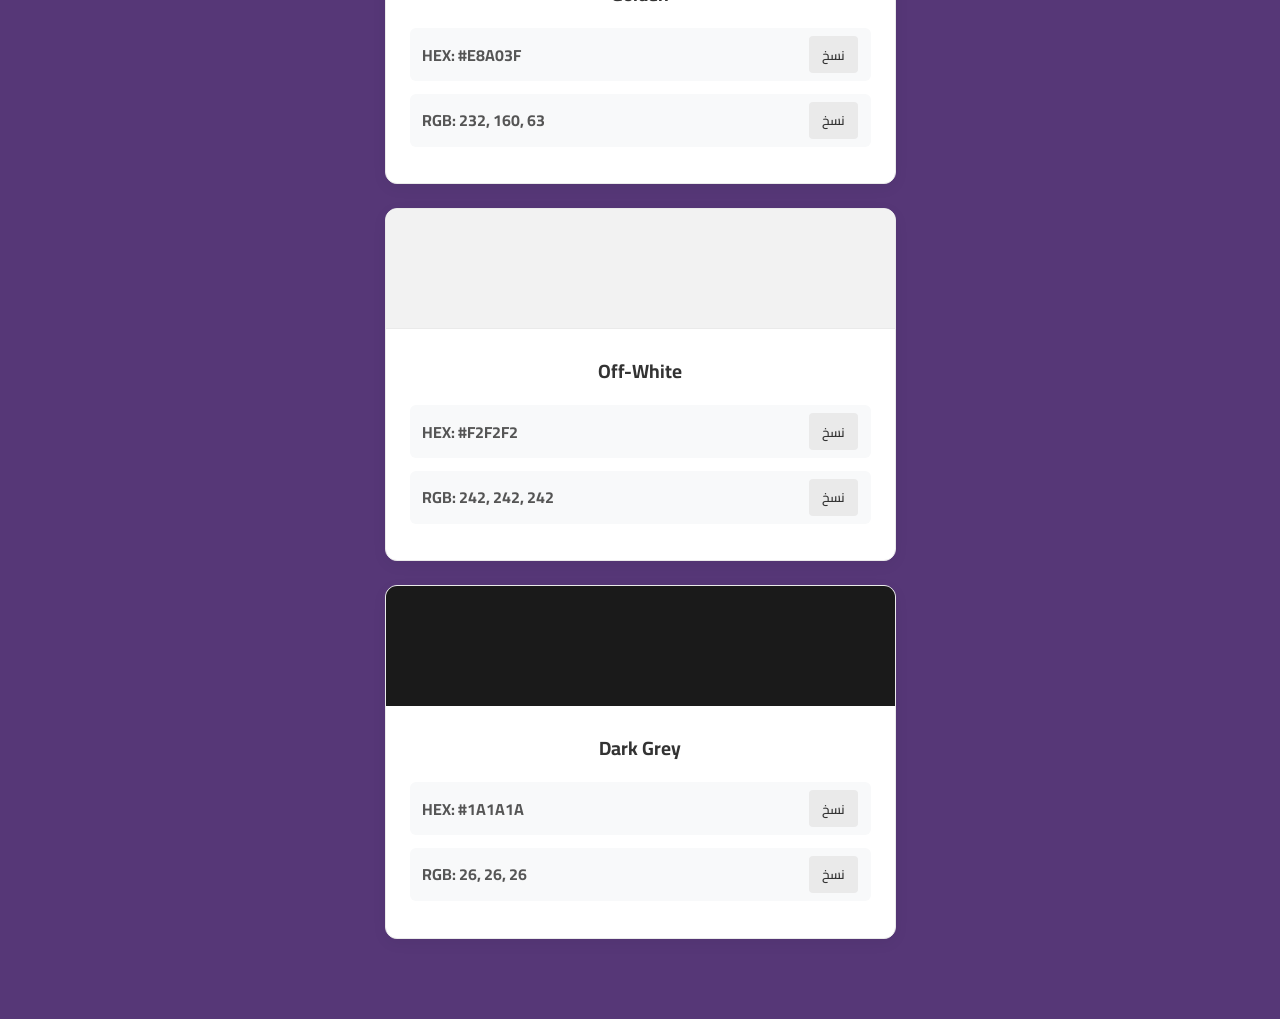
==== commit d671715b: "Enhance owner.html with color palette feature Added a color palette section with color swatches and " ====
--- a/owner.html
+++ b/owner.html
@@ -6,12 +6,99 @@
     <title>لوحة تحكم المالك</title>
     <link href="https://fonts.googleapis.com/css2?family=Cairo:wght@400;600;700;900&display=swap" rel="stylesheet">
     <link rel="stylesheet" href="style.css">
+    
+    <style>
+        /* تنسيقات قسم الألوان */
+        .palette-section {
+            margin-top: 3rem;
+            padding-top: 2rem;
+            border-top: 2px solid #eaeaea;
+        }
+
+        .palette-grid {
+            display: grid;
+            grid-template-columns: repeat(auto-fit, minmax(250px, 1fr));
+            gap: 1.5rem;
+            margin-top: 1.5rem;
+        }
+
+        .color-card {
+            background: #ffffff;
+            border-radius: 12px;
+            overflow: hidden;
+            box-shadow: 0 4px 15px rgba(0,0,0,0.05);
+            border: 1px solid #eaeaea;
+            transition: transform 0.3s ease;
+        }
+
+        .color-card:hover {
+            transform: translateY(-5px);
+        }
+
+        /* مربع اللون نفسه */
+        .color-swatch {
+            height: 120px;
+            width: 100%;
+        }
+
+        /* تفاصيل الألوان وأزرار النسخ */
+        .color-details {
+            padding: 1.5rem;
+        }
+
+        .color-details h3 {
+            margin: 0 0 1rem 0;
+            font-size: 1.2rem;
+            color: #333;
+        }
+
+        .code-row {
+            display: flex;
+            justify-content: space-between;
+            align-items: center;
+            background: #f8f9fa;
+            padding: 0.5rem 0.8rem;
+            border-radius: 6px;
+            margin-bottom: 0.8rem;
+            font-family: monospace; /* خط مناسب للأكواد */
+            font-size: 1rem;
+            direction: ltr; /* جعل الأكواد من اليسار لليمين */
+        }
+
+        .code-row span {
+            color: #555;
+            font-weight: bold;
+        }
+
+        .copy-btn {
+            background: #eaeaea;
+            border: none;
+            padding: 0.4rem 0.8rem;
+            border-radius: 4px;
+            cursor: pointer;
+            font-family: 'Cairo', sans-serif;
+            font-size: 0.8rem;
+            font-weight: 600;
+            color: #333;
+            transition: background 0.3s, color 0.3s;
+        }
+
+        .copy-btn:hover {
+            background: #d4d4d4;
+        }
+
+        /* تنسيق الزر عند نجاح النسخ */
+        .copy-btn.copied {
+            background: #4caf50;
+            color: white;
+        }
+    </style>
 </head>
 <body>
     <div class="dashboard owner-theme">
         
         <a href="index.html" class="top-back-btn">
-            <svg viewBox="0 0 24 24">
+            <svg viewBox="0 0 24 24" width="24" height="24" fill="currentColor">
                 <path d="M20 11H7.83l5.59-5.59L12 4l-8 8 8 8 1.41-1.41L7.83 13H20v-2z"></path>
             </svg>
             الرئيسية
@@ -63,9 +150,79 @@
 
             <button class="nav-btn next" onclick="scrollGallery(-1)">❯</button>
         </div>
-    </div>
+
+        <div class="palette-section">
+            <h2>لوحة الألوان الرسمية</h2>
+            <p class="dashboard-msg">انسخ أكواد الألوان لاستخدامها في التصاميم أو الويب بنقرة واحدة.</p>
+            
+            <div class="palette-grid">
+                
+                <div class="color-card">
+                    <div class="color-swatch" style="background-color: #563777;"></div>
+                    <div class="color-details">
+                        <h3>Purple</h3>
+                        <div class="code-row">
+                            <span>HEX: #563777</span>
+                            <button class="copy-btn" onclick="copyColorCode('#563777', this)">نسخ</button>
+                        </div>
+                        <div class="code-row">
+                            <span>RGB: 86, 55, 119</span>
+                            <button class="copy-btn" onclick="copyColorCode('rgb(86, 55, 119)', this)">نسخ</button>
+                        </div>
+                    </div>
+                </div>
+
+                <div class="color-card">
+                    <div class="color-swatch" style="background-color: #E8A03F;"></div>
+                    <div class="color-details">
+                        <h3>Golden</h3>
+                        <div class="code-row">
+                            <span>HEX: #E8A03F</span>
+                            <button class="copy-btn" onclick="copyColorCode('#E8A03F', this)">نسخ</button>
+                        </div>
+                        <div class="code-row">
+                            <span>RGB: 232, 160, 63</span>
+                            <button class="copy-btn" onclick="copyColorCode('rgb(232, 160, 63)', this)">نسخ</button>
+                        </div>
+                    </div>
+                </div>
+
+                <div class="color-card">
+                    <div class="color-swatch" style="background-color: #F2F2F2; border-bottom: 1px solid #eaeaea;"></div>
+                    <div class="color-details">
+                        <h3>Off-White</h3>
+                        <div class="code-row">
+                            <span>HEX: #F2F2F2</span>
+                            <button class="copy-btn" onclick="copyColorCode('#F2F2F2', this)">نسخ</button>
+                        </div>
+                        <div class="code-row">
+                            <span>RGB: 242, 242, 242</span>
+                            <button class="copy-btn" onclick="copyColorCode('rgb(242, 242, 242)', this)">نسخ</button>
+                        </div>
+                    </div>
+                </div>
+
+                <div class="color-card">
+                    <div class="color-swatch" style="background-color: #1A1A1A;"></div>
+                    <div class="color-details">
+                        <h3>Dark Grey</h3>
+                        <div class="code-row">
+                            <span>HEX: #1A1A1A</span>
+                            <button class="copy-btn" onclick="copyColorCode('#1A1A1A', this)">نسخ</button>
+                        </div>
+                        <div class="code-row">
+                            <span>RGB: 26, 26, 26</span>
+                            <button class="copy-btn" onclick="copyColorCode('rgb(26, 26, 26)', this)">نسخ</button>
+                        </div>
+                    </div>
+                </div>
+
+            </div>
+        </div>
+        </div>
 
     <script>
+        // دالة تغيير طريقة العرض (الشبكة أو السحب)
         function setView(mode) {
             const container = document.getElementById('galleryContainer');
             const wrapper = document.getElementById('galleryWrapper');
@@ -85,12 +242,37 @@
             }
         }
 
+        // دالة التمرير الجانبي للشعارات
         function scrollGallery(direction) {
             const container = document.getElementById('galleryContainer');
             // الاتجاه (1) لليمين، و (-1) لليسار
             const scrollAmount = container.clientWidth * 0.8 * direction;
             container.scrollBy({ left: scrollAmount, behavior: 'smooth' });
         }
+
+        // =========================================
+        // الدالة الجديدة الخاصة بنسخ كود اللون
+        // =========================================
+        function copyColorCode(textToCopy, buttonElement) {
+            // استخدام واجهة الحافظة (Clipboard API) لنسخ النص
+            navigator.clipboard.writeText(textToCopy).then(() => {
+                // حفظ النص الأصلي للزر
+                const originalText = buttonElement.innerText;
+                
+                // تغيير شكل ونص الزر لتأكيد النسخ
+                buttonElement.innerText = 'تم النسخ!';
+                buttonElement.classList.add('copied');
+                
+                // إعادة الزر لشكله الأصلي بعد ثانيتين
+                setTimeout(() => {
+                    buttonElement.innerText = originalText;
+                    buttonElement.classList.remove('copied');
+                }, 2000);
+            }).catch(err => {
+                console.error('فشل في نسخ النص: ', err);
+                alert('عذراً، حدث خطأ أثناء النسخ.');
+            });
+        }
     </script>
 </body>
 </html>
